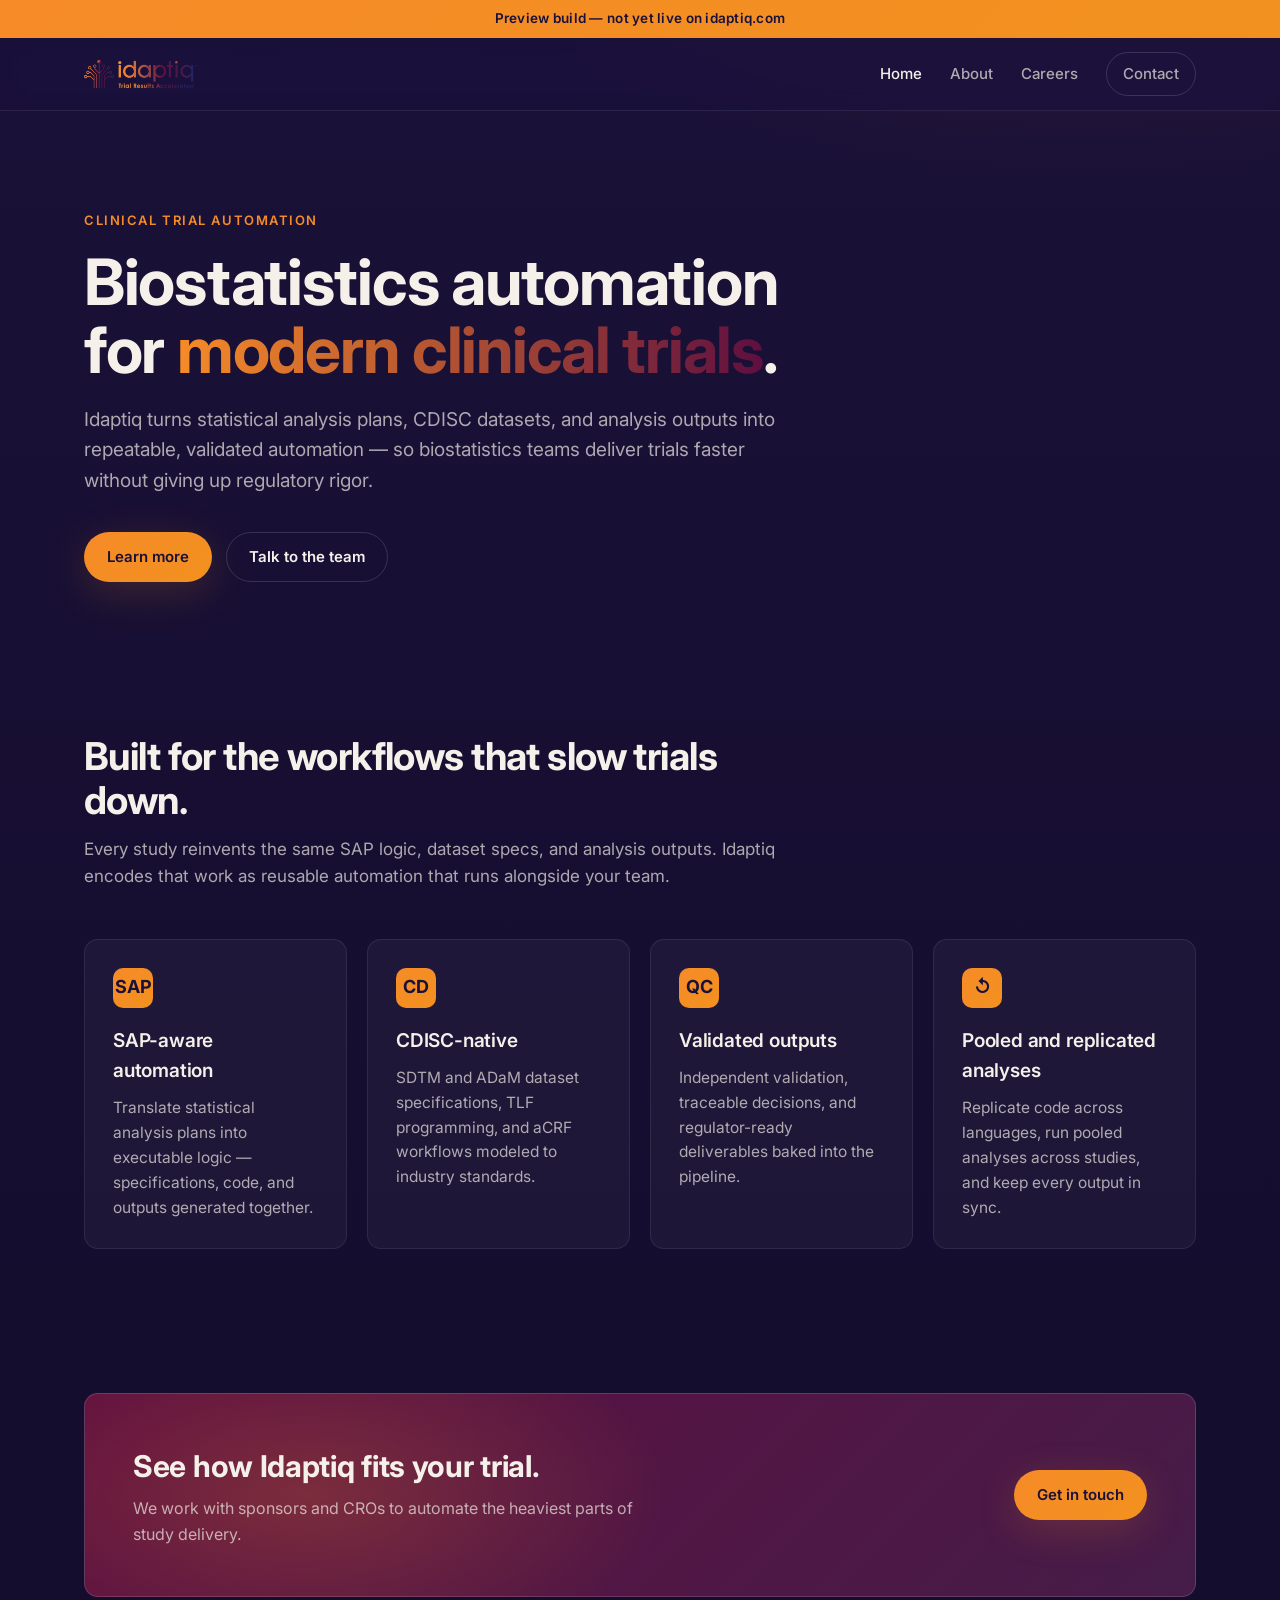
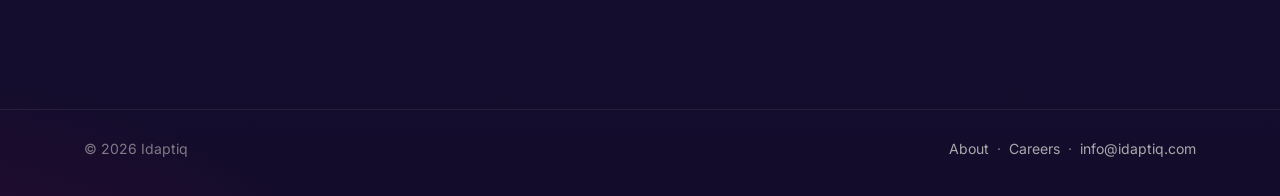
==== index.html @ 4130b28c "Scaffold v1 site: home, about, careers Dark theme using the Idaptiq palette (orange/tangerine accent" ====
<!DOCTYPE html>
<html lang="en">
<head>
  <meta charset="UTF-8">
  <meta name="viewport" content="width=device-width, initial-scale=1.0">
  <meta name="robots" content="noindex, nofollow">
  <title>Idaptiq — Biostatistics automation for clinical trials</title>
  <meta name="description" content="Idaptiq turns statistical analysis plans, CDISC datasets, and analysis outputs into validated automation — so biostats teams ship trials faster.">
  <link rel="preconnect" href="https://fonts.googleapis.com">
  <link rel="preconnect" href="https://fonts.gstatic.com" crossorigin>
  <link href="https://fonts.googleapis.com/css2?family=Inter:wght@400;500;600;700&display=swap" rel="stylesheet">
  <link rel="stylesheet" href="styles.css">
  <link rel="icon" type="image/png" href="logo.png">
</head>
<body>

  <div class="preview-banner">
    Preview build — not yet live on idaptiq.com
  </div>

  <nav class="nav">
    <div class="nav-inner">
      <a class="nav-brand" href="/">
        <img src="logo.png" alt="Idaptiq">
      </a>
      <div class="nav-links">
        <a href="/" class="is-active">Home</a>
        <a href="about.html">About</a>
        <a href="careers.html">Careers</a>
        <a href="mailto:info@idaptiq.com" class="btn btn-ghost btn-sm nav-cta">Contact</a>
      </div>
    </div>
  </nav>

  <header class="hero">
    <div class="container">
      <span class="eyebrow">Clinical trial automation</span>
      <h1>Biostatistics automation for <span class="accent">modern clinical trials</span>.</h1>
      <p class="hero-sub">
        Idaptiq turns statistical analysis plans, CDISC datasets, and analysis outputs into
        repeatable, validated automation — so biostatistics teams deliver trials faster
        without giving up regulatory rigor.
      </p>
      <div class="hero-ctas">
        <a href="about.html" class="btn btn-primary">Learn more</a>
        <a href="mailto:info@idaptiq.com" class="btn btn-ghost">Talk to the team</a>
      </div>
    </div>
  </header>

  <section>
    <div class="container">
      <div class="section-head">
        <h2>Built for the workflows that slow trials down.</h2>
        <p>
          Every study reinvents the same SAP logic, dataset specs, and analysis outputs.
          Idaptiq encodes that work as reusable automation that runs alongside your team.
        </p>
      </div>

      <div class="grid">
        <div class="card">
          <div class="icon">SAP</div>
          <h3>SAP-aware automation</h3>
          <p>Translate statistical analysis plans into executable logic — specifications, code, and outputs generated together.</p>
        </div>
        <div class="card">
          <div class="icon">CD</div>
          <h3>CDISC-native</h3>
          <p>SDTM and ADaM dataset specifications, TLF programming, and aCRF workflows modeled to industry standards.</p>
        </div>
        <div class="card">
          <div class="icon">QC</div>
          <h3>Validated outputs</h3>
          <p>Independent validation, traceable decisions, and regulator-ready deliverables baked into the pipeline.</p>
        </div>
        <div class="card">
          <div class="icon">↺</div>
          <h3>Pooled and replicated analyses</h3>
          <p>Replicate code across languages, run pooled analyses across studies, and keep every output in sync.</p>
        </div>
      </div>
    </div>
  </section>

  <section>
    <div class="container">
      <div class="cta-band">
        <div>
          <h2>See how Idaptiq fits your trial.</h2>
          <p>We work with sponsors and CROs to automate the heaviest parts of study delivery.</p>
        </div>
        <a href="mailto:info@idaptiq.com" class="btn btn-primary">Get in touch</a>
      </div>
    </div>
  </section>

  <footer class="footer">
    <div class="container footer-inner">
      <div>&copy; <span id="year"></span> Idaptiq</div>
      <div>
        <a href="about.html">About</a> &nbsp;·&nbsp;
        <a href="careers.html">Careers</a> &nbsp;·&nbsp;
        <a href="mailto:info@idaptiq.com">info@idaptiq.com</a>
      </div>
    </div>
  </footer>

  <script>
    document.getElementById("year").textContent = new Date().getFullYear();
  </script>

</body>
</html>
---- styles.css ----
:root {
  --orange: #F68B28;
  --tangerine: #F2911F;
  --plum: #5F0F40;
  --purple: #451C48;
  --blue: #262262;

  --bg: #1a1138;
  --bg-elevated: rgba(255, 255, 255, 0.04);
  --bg-elevated-hover: rgba(255, 255, 255, 0.07);
  --border: rgba(255, 255, 255, 0.08);
  --border-strong: rgba(255, 255, 255, 0.14);

  --text: #f5f1ea;
  --text-muted: rgba(245, 241, 234, 0.68);
  --text-subtle: rgba(245, 241, 234, 0.48);

  --gradient-warm: linear-gradient(135deg, var(--orange), var(--tangerine));
  --gradient-cool: linear-gradient(135deg, var(--blue), var(--purple));
  --gradient-brand: linear-gradient(90deg, var(--orange), var(--plum));

  --maxw: 1160px;
  --radius: 14px;
  --radius-sm: 8px;
  --radius-pill: 999px;

  --shadow-soft: 0 6px 24px rgba(0, 0, 0, 0.25);
  --shadow-glow: 0 10px 40px rgba(246, 139, 40, 0.18);
}

* { box-sizing: border-box; }

html, body {
  margin: 0;
  padding: 0;
  background: var(--bg);
  color: var(--text);
  font-family: "Inter", -apple-system, BlinkMacSystemFont, "Segoe UI", Roboto, Helvetica, Arial, sans-serif;
  font-size: 16px;
  line-height: 1.6;
  -webkit-font-smoothing: antialiased;
  -moz-osx-font-smoothing: grayscale;
}

body {
  background:
    radial-gradient(1200px 600px at 85% -10%, rgba(246, 139, 40, 0.14), transparent 60%),
    radial-gradient(900px 500px at -10% 110%, rgba(95, 15, 64, 0.45), transparent 60%),
    linear-gradient(180deg, #1a1138 0%, #130c2b 100%);
  min-height: 100vh;
}

a { color: inherit; text-decoration: none; }

img { max-width: 100%; display: block; }

.container {
  width: 100%;
  max-width: var(--maxw);
  margin: 0 auto;
  padding: 0 24px;
}

/* ---------- Nav ---------- */

.nav {
  position: sticky;
  top: 0;
  z-index: 20;
  backdrop-filter: saturate(140%) blur(10px);
  background: rgba(26, 17, 56, 0.72);
  border-bottom: 1px solid var(--border);
}

.nav-inner {
  display: flex;
  align-items: center;
  justify-content: space-between;
  gap: 24px;
  padding: 14px 24px;
  max-width: var(--maxw);
  margin: 0 auto;
}

.nav-brand {
  display: flex;
  align-items: center;
  gap: 10px;
  font-weight: 700;
  letter-spacing: 0.2px;
}

.nav-brand img {
  height: 28px;
  width: auto;
}

.nav-links {
  display: flex;
  align-items: center;
  gap: 28px;
  flex-wrap: wrap;
}

.nav-links a {
  color: var(--text-muted);
  font-size: 15px;
  font-weight: 500;
  transition: color 0.15s ease;
}

.nav-links a:hover,
.nav-links a.is-active {
  color: var(--text);
}

.btn {
  display: inline-flex;
  align-items: center;
  justify-content: center;
  gap: 8px;
  padding: 12px 22px;
  border-radius: var(--radius-pill);
  font-weight: 600;
  font-size: 15px;
  border: 1px solid transparent;
  cursor: pointer;
  transition: transform 0.15s ease, box-shadow 0.2s ease, background 0.2s ease, border-color 0.2s ease, color 0.2s ease;
  white-space: nowrap;
}

.btn-primary {
  background: var(--gradient-warm);
  color: #1a1138;
  box-shadow: var(--shadow-glow);
}

.btn-primary:hover {
  transform: translateY(-1px);
  box-shadow: 0 14px 48px rgba(246, 139, 40, 0.28);
}

.btn-ghost {
  background: transparent;
  border-color: var(--border-strong);
  color: var(--text);
}

.btn-ghost:hover {
  border-color: var(--orange);
  color: var(--orange);
}

.btn-sm {
  padding: 9px 16px;
  font-size: 14px;
}

/* ---------- Hero ---------- */

.hero {
  padding: 96px 0 80px;
}

.eyebrow {
  display: inline-block;
  font-size: 13px;
  font-weight: 600;
  letter-spacing: 0.12em;
  text-transform: uppercase;
  color: var(--orange);
  margin-bottom: 18px;
}

.hero h1 {
  font-size: clamp(36px, 5.2vw, 64px);
  line-height: 1.05;
  letter-spacing: -0.02em;
  font-weight: 700;
  margin: 0 0 22px;
  max-width: 18ch;
}

.hero h1 .accent {
  background: var(--gradient-brand);
  -webkit-background-clip: text;
  background-clip: text;
  -webkit-text-fill-color: transparent;
  color: transparent;
}

.hero-sub {
  font-size: clamp(16px, 1.6vw, 19px);
  color: var(--text-muted);
  max-width: 60ch;
  margin: 0 0 36px;
}

.hero-ctas {
  display: flex;
  gap: 14px;
  flex-wrap: wrap;
}

/* ---------- Sections ---------- */

section {
  padding: 72px 0;
}

.section-head {
  max-width: 720px;
  margin: 0 0 48px;
}

.section-head h2 {
  font-size: clamp(28px, 3vw, 40px);
  line-height: 1.15;
  letter-spacing: -0.015em;
  font-weight: 700;
  margin: 0 0 14px;
}

.section-head p {
  color: var(--text-muted);
  font-size: 17px;
  margin: 0;
}

/* ---------- Feature grid ---------- */

.grid {
  display: grid;
  gap: 20px;
  grid-template-columns: repeat(auto-fit, minmax(260px, 1fr));
}

.card {
  background: var(--bg-elevated);
  border: 1px solid var(--border);
  border-radius: var(--radius);
  padding: 28px;
  transition: background 0.2s ease, border-color 0.2s ease, transform 0.2s ease;
}

.card:hover {
  background: var(--bg-elevated-hover);
  border-color: var(--border-strong);
  transform: translateY(-2px);
}

.card h3 {
  margin: 0 0 10px;
  font-size: 19px;
  font-weight: 600;
  letter-spacing: -0.01em;
}

.card p {
  margin: 0;
  color: var(--text-muted);
  font-size: 15.5px;
}

.card .icon {
  width: 40px;
  height: 40px;
  border-radius: 10px;
  background: var(--gradient-warm);
  display: flex;
  align-items: center;
  justify-content: center;
  margin-bottom: 18px;
  color: #1a1138;
  font-weight: 700;
  font-size: 18px;
}

/* ---------- Two-column prose ---------- */

.prose {
  max-width: 72ch;
}

.prose h2 {
  font-size: clamp(24px, 2.4vw, 32px);
  margin: 48px 0 14px;
  letter-spacing: -0.01em;
}

.prose h3 {
  font-size: 19px;
  margin: 28px 0 8px;
  color: var(--text);
}

.prose p, .prose li {
  color: var(--text-muted);
  font-size: 16.5px;
  line-height: 1.75;
}

.prose ul {
  padding-left: 20px;
  margin: 10px 0 16px;
}

.prose strong {
  color: var(--text);
  font-weight: 600;
}

/* ---------- Team ---------- */

.team-grid {
  display: grid;
  gap: 16px;
  grid-template-columns: repeat(auto-fit, minmax(220px, 1fr));
}

.team-member {
  background: var(--bg-elevated);
  border: 1px solid var(--border);
  border-radius: var(--radius);
  padding: 22px;
}

.team-member .role {
  color: var(--orange);
  font-size: 13px;
  font-weight: 600;
  letter-spacing: 0.06em;
  text-transform: uppercase;
  margin-bottom: 6px;
}

.team-member .name {
  font-size: 17px;
  font-weight: 600;
  margin: 0 0 4px;
}

.team-member .bio {
  color: var(--text-muted);
  font-size: 14.5px;
  margin: 6px 0 0;
}

/* ---------- Job listing ---------- */

.job {
  background: var(--bg-elevated);
  border: 1px solid var(--border);
  border-radius: var(--radius);
  padding: 32px;
  margin-bottom: 20px;
}

.job-head {
  display: flex;
  justify-content: space-between;
  align-items: flex-start;
  gap: 16px;
  flex-wrap: wrap;
  margin-bottom: 10px;
}

.job-head h3 {
  margin: 0;
  font-size: 22px;
  letter-spacing: -0.01em;
}

.job-meta {
  color: var(--text-subtle);
  font-size: 14px;
  letter-spacing: 0.04em;
  text-transform: uppercase;
}

.job-summary {
  color: var(--text-muted);
  margin: 0 0 18px;
}

.job details {
  border-top: 1px solid var(--border);
  padding-top: 18px;
}

.job summary {
  cursor: pointer;
  font-weight: 600;
  color: var(--orange);
  list-style: none;
  display: inline-flex;
  align-items: center;
  gap: 8px;
}

.job summary::-webkit-details-marker { display: none; }

.job summary::after {
  content: "↓";
  font-size: 14px;
  transition: transform 0.2s ease;
}

.job details[open] summary::after {
  transform: rotate(180deg);
}

.job details > *:not(summary) {
  margin-top: 16px;
}

/* ---------- CTA band ---------- */

.cta-band {
  background:
    radial-gradient(600px 300px at 20% 50%, rgba(246, 139, 40, 0.22), transparent 60%),
    linear-gradient(135deg, var(--plum), var(--purple));
  border: 1px solid var(--border-strong);
  border-radius: var(--radius);
  padding: 48px;
  display: flex;
  align-items: center;
  justify-content: space-between;
  gap: 24px;
  flex-wrap: wrap;
}

.cta-band h2 {
  margin: 0 0 6px;
  font-size: clamp(22px, 2.4vw, 30px);
  letter-spacing: -0.01em;
}

.cta-band p {
  margin: 0;
  color: var(--text-muted);
  max-width: 50ch;
}

/* ---------- Footer ---------- */

.footer {
  border-top: 1px solid var(--border);
  margin-top: 40px;
  padding: 28px 0 36px;
  color: var(--text-subtle);
  font-size: 14px;
}

.footer-inner {
  display: flex;
  justify-content: space-between;
  align-items: center;
  gap: 16px;
  flex-wrap: wrap;
}

.footer a { color: var(--text-muted); }
.footer a:hover { color: var(--text); }

/* ---------- Preview banner (remove on launch) ---------- */

.preview-banner {
  background: var(--gradient-warm);
  color: #1a1138;
  text-align: center;
  font-size: 13.5px;
  font-weight: 600;
  padding: 8px 16px;
  letter-spacing: 0.02em;
}

/* ---------- Responsive ---------- */

@media (max-width: 720px) {
  .nav-inner { padding: 12px 16px; }
  .container { padding: 0 16px; }
  .hero { padding: 64px 0 48px; }
  section { padding: 56px 0; }
  .cta-band { padding: 32px; }
  .nav-links { gap: 18px; }
  .nav-links a { font-size: 14px; }
}

@media (max-width: 520px) {
  .nav-links .nav-cta { display: none; }
}
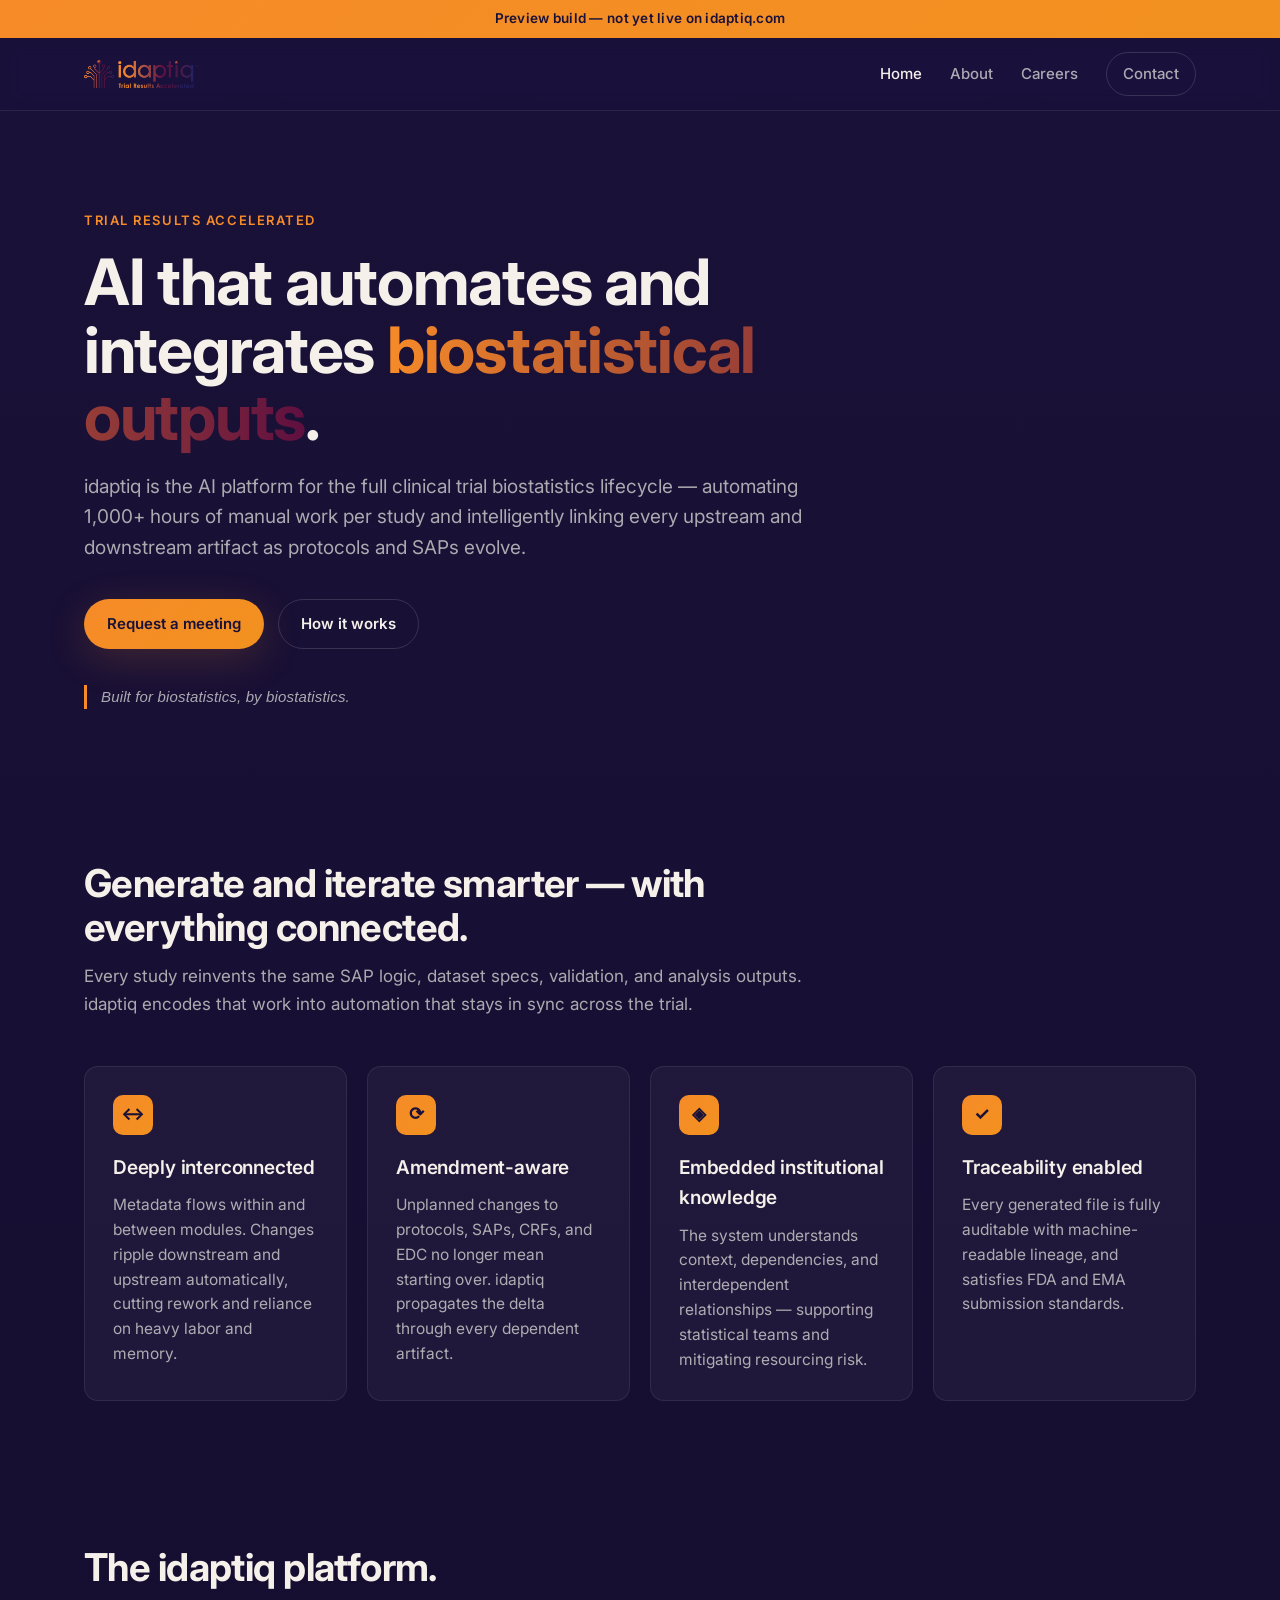
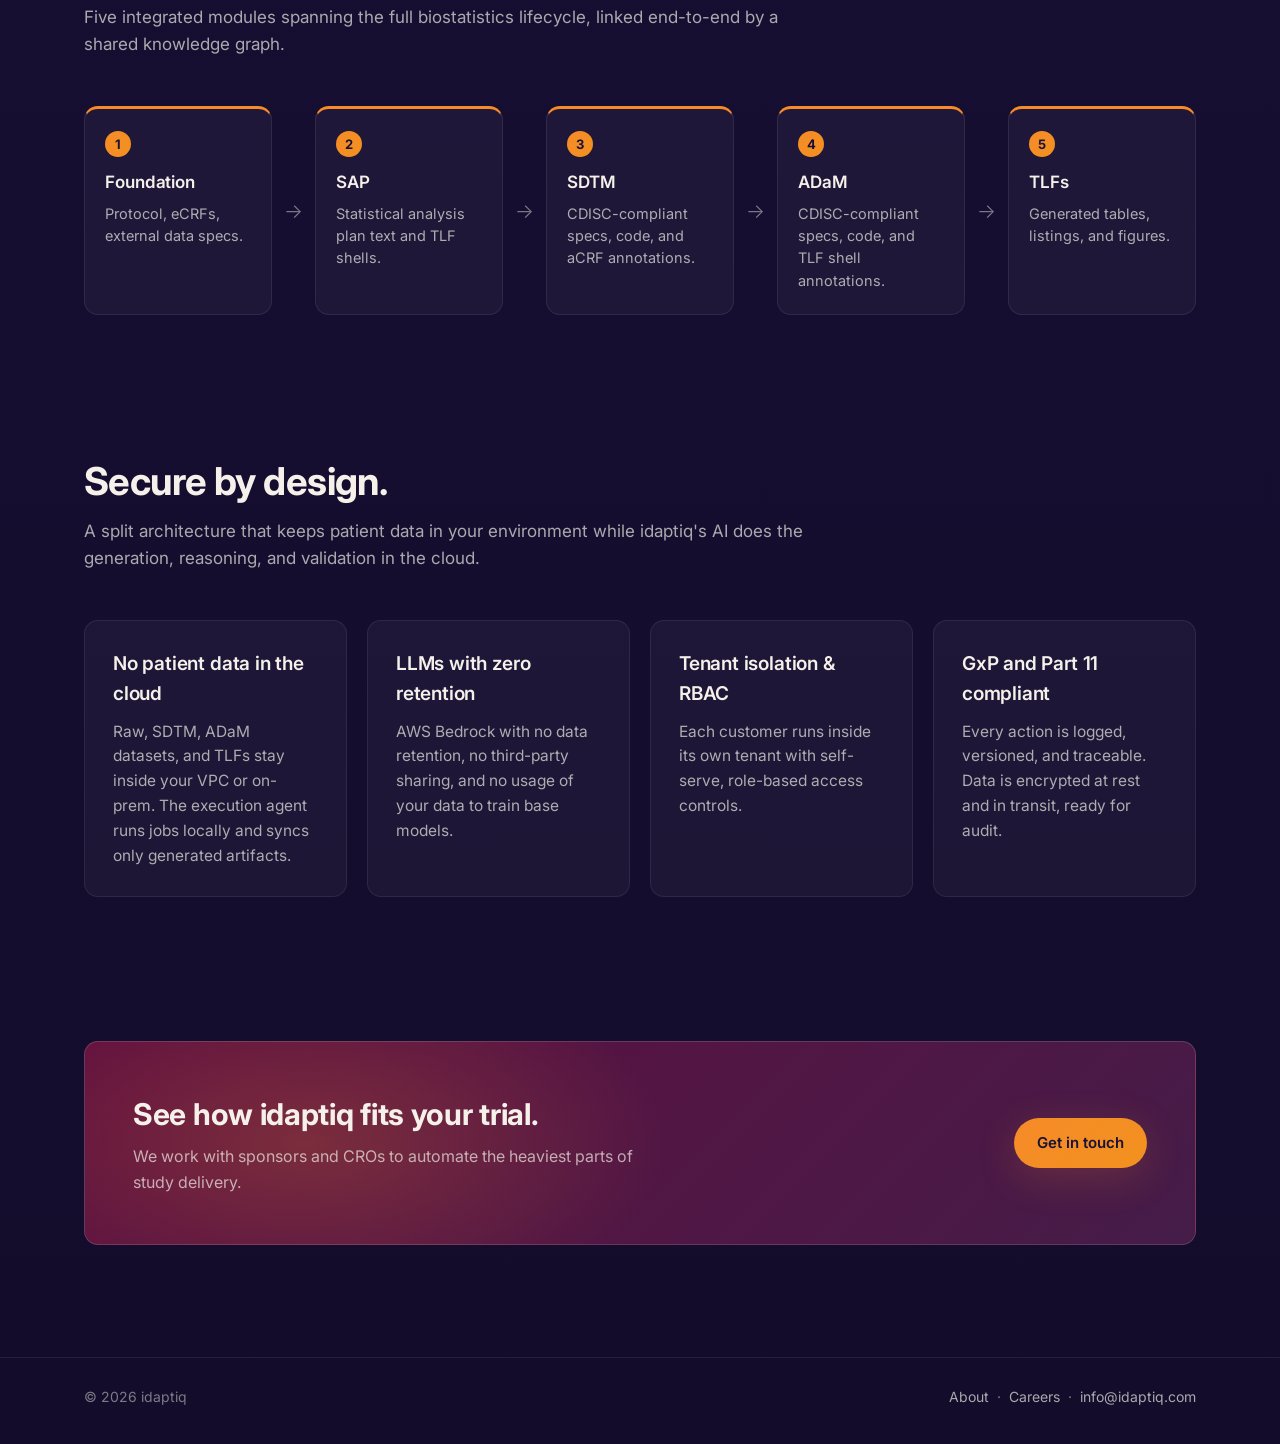
==== commit 0ea3e24e: "Update site with real product messaging, team bios, brand voice Pulled from the CRO partnership deck" ====
--- a/index.html
+++ b/index.html
@@ -4,8 +4,8 @@
   <meta charset="UTF-8">
   <meta name="viewport" content="width=device-width, initial-scale=1.0">
   <meta name="robots" content="noindex, nofollow">
-  <title>Idaptiq — Biostatistics automation for clinical trials</title>
-  <meta name="description" content="Idaptiq turns statistical analysis plans, CDISC datasets, and analysis outputs into validated automation — so biostats teams ship trials faster.">
+  <title>idaptiq — Trial Results Accelerated</title>
+  <meta name="description" content="idaptiq is the AI platform that automates and integrates biostatistical outputs across the full clinical trial lifecycle. Built for biostatistics, by biostatistics.">
   <link rel="preconnect" href="https://fonts.googleapis.com">
   <link rel="preconnect" href="https://fonts.gstatic.com" crossorigin>
   <link href="https://fonts.googleapis.com/css2?family=Inter:wght@400;500;600;700&display=swap" rel="stylesheet">
@@ -20,64 +20,135 @@
 
   <nav class="nav">
     <div class="nav-inner">
-      <a class="nav-brand" href="/">
-        <img src="logo.png" alt="Idaptiq">
+      <a class="nav-brand" href="index.html">
+        <img src="logo.png" alt="idaptiq">
       </a>
       <div class="nav-links">
-        <a href="/" class="is-active">Home</a>
+        <a href="index.html" class="is-active">Home</a>
         <a href="about.html">About</a>
         <a href="careers.html">Careers</a>
-        <a href="mailto:info@idaptiq.com" class="btn btn-ghost btn-sm nav-cta">Contact</a>
+        <a href="contact.html" class="btn btn-ghost btn-sm nav-cta">Contact</a>
       </div>
     </div>
   </nav>
 
   <header class="hero">
     <div class="container">
-      <span class="eyebrow">Clinical trial automation</span>
-      <h1>Biostatistics automation for <span class="accent">modern clinical trials</span>.</h1>
+      <span class="eyebrow">Trial Results Accelerated</span>
+      <h1>AI that automates and integrates <span class="accent">biostatistical outputs</span>.</h1>
       <p class="hero-sub">
-        Idaptiq turns statistical analysis plans, CDISC datasets, and analysis outputs into
-        repeatable, validated automation — so biostatistics teams deliver trials faster
-        without giving up regulatory rigor.
+        idaptiq is the AI platform for the full clinical trial biostatistics lifecycle —
+        automating 1,000+ hours of manual work per study and intelligently linking every
+        upstream and downstream artifact as protocols and SAPs evolve.
       </p>
       <div class="hero-ctas">
-        <a href="about.html" class="btn btn-primary">Learn more</a>
-        <a href="mailto:info@idaptiq.com" class="btn btn-ghost">Talk to the team</a>
+        <a href="contact.html" class="btn btn-primary">Request a meeting</a>
+        <a href="about.html" class="btn btn-ghost">How it works</a>
       </div>
+      <p class="hero-tag">Built for biostatistics, by biostatistics.</p>
     </div>
   </header>
 
   <section>
     <div class="container">
       <div class="section-head">
-        <h2>Built for the workflows that slow trials down.</h2>
+        <h2>Generate and iterate smarter — with everything connected.</h2>
         <p>
-          Every study reinvents the same SAP logic, dataset specs, and analysis outputs.
-          Idaptiq encodes that work as reusable automation that runs alongside your team.
+          Every study reinvents the same SAP logic, dataset specs, validation, and
+          analysis outputs. idaptiq encodes that work into automation that stays in sync
+          across the trial.
         </p>
       </div>
 
       <div class="grid">
         <div class="card">
-          <div class="icon">SAP</div>
-          <h3>SAP-aware automation</h3>
-          <p>Translate statistical analysis plans into executable logic — specifications, code, and outputs generated together.</p>
+          <div class="icon">↔</div>
+          <h3>Deeply interconnected</h3>
+          <p>Metadata flows within and between modules. Changes ripple downstream and upstream automatically, cutting rework and reliance on heavy labor and memory.</p>
         </div>
         <div class="card">
-          <div class="icon">CD</div>
-          <h3>CDISC-native</h3>
-          <p>SDTM and ADaM dataset specifications, TLF programming, and aCRF workflows modeled to industry standards.</p>
+          <div class="icon">⟳</div>
+          <h3>Amendment-aware</h3>
+          <p>Unplanned changes to protocols, SAPs, CRFs, and EDC no longer mean starting over. idaptiq propagates the delta through every dependent artifact.</p>
         </div>
         <div class="card">
-          <div class="icon">QC</div>
-          <h3>Validated outputs</h3>
-          <p>Independent validation, traceable decisions, and regulator-ready deliverables baked into the pipeline.</p>
+          <div class="icon">◈</div>
+          <h3>Embedded institutional knowledge</h3>
+          <p>The system understands context, dependencies, and interdependent relationships — supporting statistical teams and mitigating resourcing risk.</p>
         </div>
         <div class="card">
-          <div class="icon">↺</div>
-          <h3>Pooled and replicated analyses</h3>
-          <p>Replicate code across languages, run pooled analyses across studies, and keep every output in sync.</p>
+          <div class="icon">✓</div>
+          <h3>Traceability enabled</h3>
+          <p>Every generated file is fully auditable with machine-readable lineage, and satisfies FDA and EMA submission standards.</p>
+        </div>
+      </div>
+    </div>
+  </section>
+
+  <section>
+    <div class="container">
+      <div class="section-head">
+        <h2>The idaptiq platform.</h2>
+        <p>Five integrated modules spanning the full biostatistics lifecycle, linked end-to-end by a shared knowledge graph.</p>
+      </div>
+
+      <div class="module-flow">
+        <div class="module">
+          <span class="module-num">1</span>
+          <h3>Foundation</h3>
+          <p>Protocol, eCRFs, external data specs.</p>
+        </div>
+        <div class="module-arrow" aria-hidden="true">→</div>
+        <div class="module">
+          <span class="module-num">2</span>
+          <h3>SAP</h3>
+          <p>Statistical analysis plan text and TLF shells.</p>
+        </div>
+        <div class="module-arrow" aria-hidden="true">→</div>
+        <div class="module">
+          <span class="module-num">3</span>
+          <h3>SDTM</h3>
+          <p>CDISC-compliant specs, code, and aCRF annotations.</p>
+        </div>
+        <div class="module-arrow" aria-hidden="true">→</div>
+        <div class="module">
+          <span class="module-num">4</span>
+          <h3>ADaM</h3>
+          <p>CDISC-compliant specs, code, and TLF shell annotations.</p>
+        </div>
+        <div class="module-arrow" aria-hidden="true">→</div>
+        <div class="module">
+          <span class="module-num">5</span>
+          <h3>TLFs</h3>
+          <p>Generated tables, listings, and figures.</p>
+        </div>
+      </div>
+    </div>
+  </section>
+
+  <section>
+    <div class="container">
+      <div class="section-head">
+        <h2>Secure by design.</h2>
+        <p>A split architecture that keeps patient data in your environment while idaptiq's AI does the generation, reasoning, and validation in the cloud.</p>
+      </div>
+
+      <div class="grid">
+        <div class="card">
+          <h3>No patient data in the cloud</h3>
+          <p>Raw, SDTM, ADaM datasets, and TLFs stay inside your VPC or on-prem. The execution agent runs jobs locally and syncs only generated artifacts.</p>
+        </div>
+        <div class="card">
+          <h3>LLMs with zero retention</h3>
+          <p>AWS Bedrock with no data retention, no third-party sharing, and no usage of your data to train base models.</p>
+        </div>
+        <div class="card">
+          <h3>Tenant isolation &amp; RBAC</h3>
+          <p>Each customer runs inside its own tenant with self-serve, role-based access controls.</p>
+        </div>
+        <div class="card">
+          <h3>GxP and Part 11 compliant</h3>
+          <p>Every action is logged, versioned, and traceable. Data is encrypted at rest and in transit, ready for audit.</p>
         </div>
       </div>
     </div>
@@ -87,17 +158,17 @@
     <div class="container">
       <div class="cta-band">
         <div>
-          <h2>See how Idaptiq fits your trial.</h2>
+          <h2>See how idaptiq fits your trial.</h2>
           <p>We work with sponsors and CROs to automate the heaviest parts of study delivery.</p>
         </div>
-        <a href="mailto:info@idaptiq.com" class="btn btn-primary">Get in touch</a>
+        <a href="contact.html" class="btn btn-primary">Get in touch</a>
       </div>
     </div>
   </section>
 
   <footer class="footer">
     <div class="container footer-inner">
-      <div>&copy; <span id="year"></span> Idaptiq</div>
+      <div>&copy; <span id="year"></span> idaptiq</div>
       <div>
         <a href="about.html">About</a> &nbsp;·&nbsp;
         <a href="careers.html">Careers</a> &nbsp;·&nbsp;
--- a/styles.css
+++ b/styles.css
@@ -202,6 +202,16 @@
   flex-wrap: wrap;
 }
 
+.hero-tag {
+  margin: 36px 0 0;
+  padding-left: 14px;
+  border-left: 3px solid var(--orange);
+  font-size: 15px;
+  font-style: italic;
+  color: var(--text-muted);
+  letter-spacing: 0.01em;
+}
+
 /* ---------- Sections ---------- */
 
 section {
@@ -274,6 +284,73 @@
   color: #1a1138;
   font-weight: 700;
   font-size: 18px;
+}
+
+/* ---------- Module flow ---------- */
+
+.module-flow {
+  display: flex;
+  align-items: stretch;
+  gap: 12px;
+  flex-wrap: wrap;
+}
+
+.module {
+  flex: 1 1 180px;
+  min-width: 180px;
+  background: var(--bg-elevated);
+  border: 1px solid var(--border);
+  border-top: 3px solid var(--orange);
+  border-radius: var(--radius);
+  padding: 22px 20px;
+  transition: background 0.2s ease, border-color 0.2s ease, transform 0.2s ease;
+}
+
+.module:hover {
+  background: var(--bg-elevated-hover);
+  transform: translateY(-2px);
+}
+
+.module-num {
+  display: inline-flex;
+  align-items: center;
+  justify-content: center;
+  width: 26px;
+  height: 26px;
+  border-radius: 50%;
+  background: var(--gradient-warm);
+  color: #1a1138;
+  font-size: 13px;
+  font-weight: 700;
+  margin-bottom: 12px;
+}
+
+.module h3 {
+  margin: 0 0 6px;
+  font-size: 17px;
+  font-weight: 600;
+  letter-spacing: -0.005em;
+}
+
+.module p {
+  margin: 0;
+  color: var(--text-muted);
+  font-size: 14.5px;
+  line-height: 1.55;
+}
+
+.module-arrow {
+  display: flex;
+  align-items: center;
+  justify-content: center;
+  color: var(--text-subtle);
+  font-size: 20px;
+  font-weight: 300;
+  flex: 0 0 auto;
+}
+
+@media (max-width: 820px) {
+  .module-arrow { display: none; }
 }
 
 /* ---------- Two-column prose ---------- */
@@ -462,6 +539,90 @@
 
 .footer a { color: var(--text-muted); }
 .footer a:hover { color: var(--text); }
+
+/* ---------- Contact form ---------- */
+
+.form-card {
+  background: var(--bg-elevated);
+  border: 1px solid var(--border);
+  border-radius: var(--radius);
+  padding: 36px;
+  max-width: 640px;
+}
+
+.form-row {
+  display: flex;
+  flex-direction: column;
+  gap: 6px;
+  margin-bottom: 18px;
+}
+
+.form-row label {
+  font-size: 14px;
+  font-weight: 600;
+  color: var(--text);
+  letter-spacing: 0.01em;
+}
+
+.form-row .hint {
+  font-size: 13px;
+  font-weight: 400;
+  color: var(--text-subtle);
+  margin-left: 6px;
+}
+
+.form-row input,
+.form-row textarea {
+  width: 100%;
+  padding: 12px 14px;
+  background: rgba(0, 0, 0, 0.2);
+  border: 1px solid var(--border-strong);
+  border-radius: var(--radius-sm);
+  color: var(--text);
+  font-family: inherit;
+  font-size: 15px;
+  line-height: 1.5;
+  transition: border-color 0.15s ease, background 0.15s ease;
+}
+
+.form-row input:focus,
+.form-row textarea:focus {
+  outline: none;
+  border-color: var(--orange);
+  background: rgba(0, 0, 0, 0.3);
+}
+
+.form-row textarea {
+  resize: vertical;
+  min-height: 120px;
+}
+
+.form-actions {
+  display: flex;
+  align-items: center;
+  gap: 14px;
+  flex-wrap: wrap;
+  margin-top: 8px;
+}
+
+.form-note {
+  font-size: 13px;
+  color: var(--text-subtle);
+  margin-top: 18px;
+}
+
+.form-status {
+  display: none;
+  margin-top: 14px;
+  padding: 12px 14px;
+  border-radius: var(--radius-sm);
+  font-size: 14px;
+  background: rgba(246, 139, 40, 0.12);
+  border: 1px solid rgba(246, 139, 40, 0.35);
+  color: var(--text);
+}
+
+.form-status.is-visible { display: block; }
 
 /* ---------- Preview banner (remove on launch) ---------- */
 
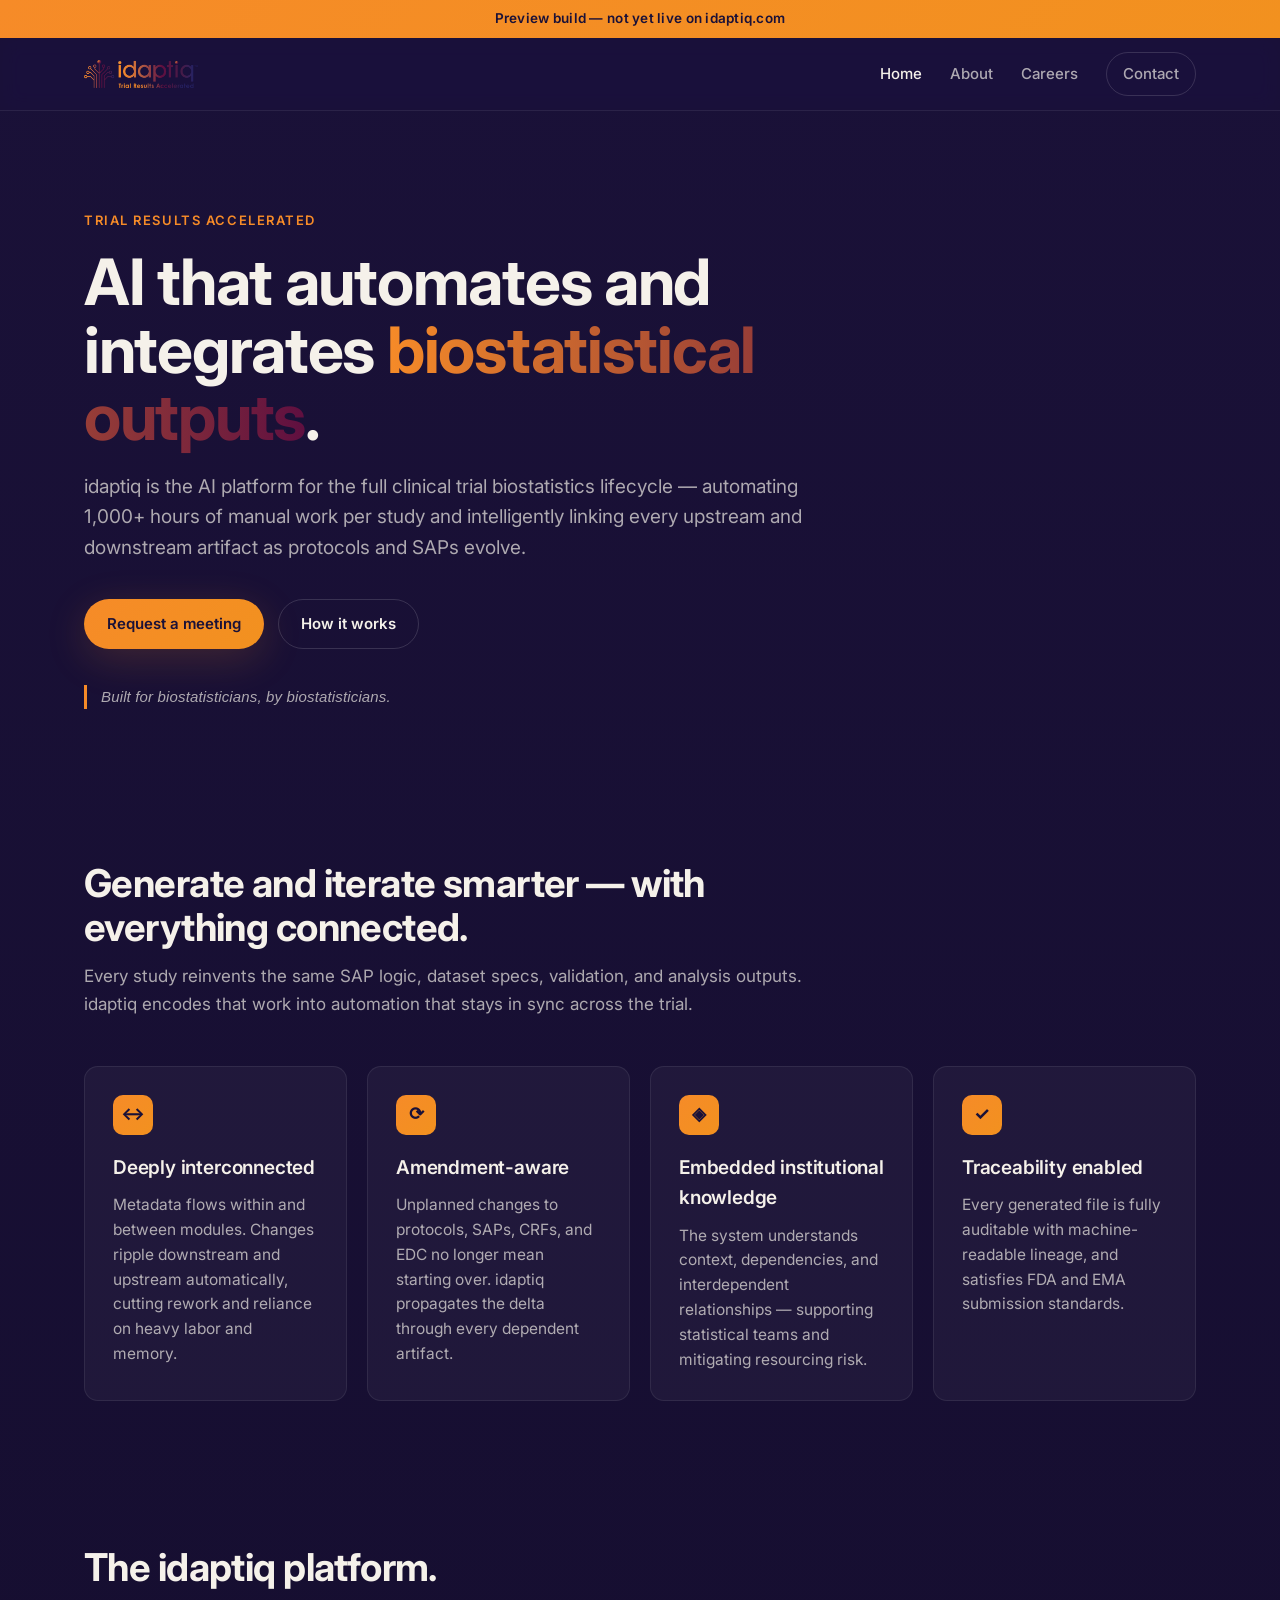
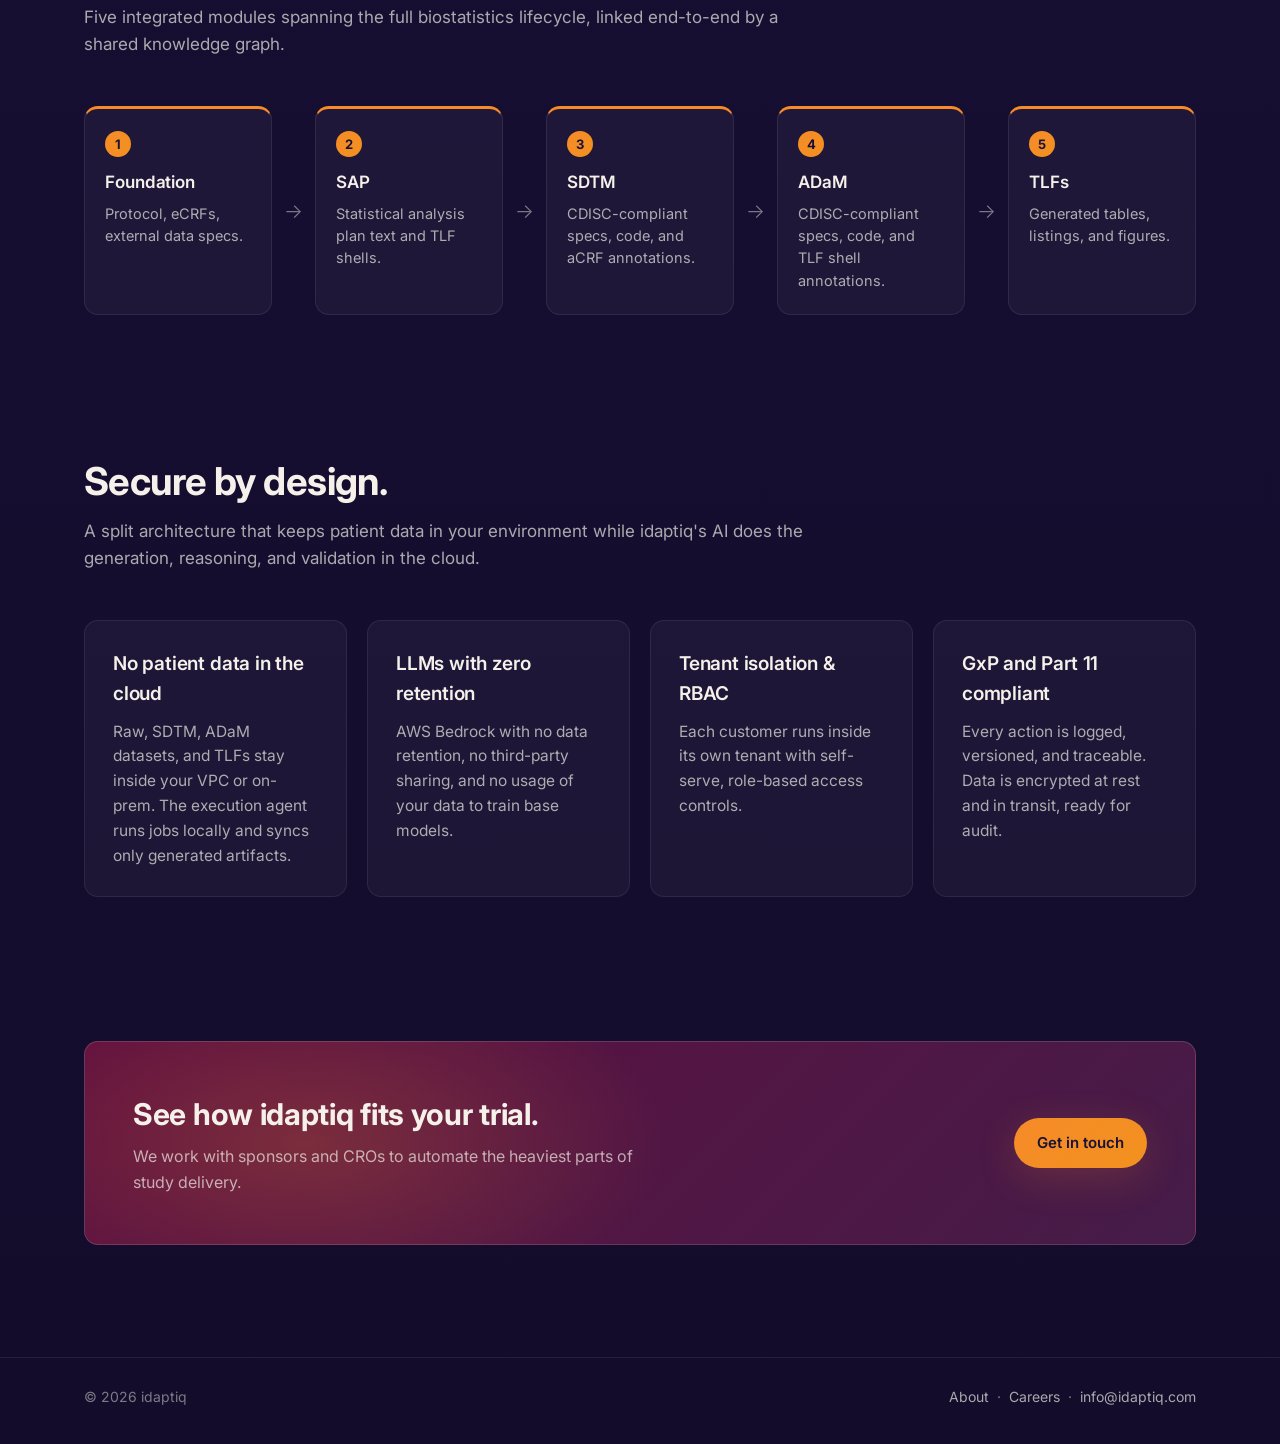
==== commit 9291b481: "Tagline: biostatistics → biostatisticians Shift the tagline from the discipline to the practitioners" ====
--- a/index.html
+++ b/index.html
@@ -5,7 +5,7 @@
   <meta name="viewport" content="width=device-width, initial-scale=1.0">
   <meta name="robots" content="noindex, nofollow">
   <title>idaptiq — Trial Results Accelerated</title>
-  <meta name="description" content="idaptiq is the AI platform that automates and integrates biostatistical outputs across the full clinical trial lifecycle. Built for biostatistics, by biostatistics.">
+  <meta name="description" content="idaptiq is the AI platform that automates and integrates biostatistical outputs across the full clinical trial lifecycle. Built for biostatisticians, by biostatisticians.">
   <link rel="preconnect" href="https://fonts.googleapis.com">
   <link rel="preconnect" href="https://fonts.gstatic.com" crossorigin>
   <link href="https://fonts.googleapis.com/css2?family=Inter:wght@400;500;600;700&display=swap" rel="stylesheet">
@@ -45,7 +45,7 @@
         <a href="contact.html" class="btn btn-primary">Request a meeting</a>
         <a href="about.html" class="btn btn-ghost">How it works</a>
       </div>
-      <p class="hero-tag">Built for biostatistics, by biostatistics.</p>
+      <p class="hero-tag">Built for biostatisticians, by biostatisticians.</p>
     </div>
   </header>
 
